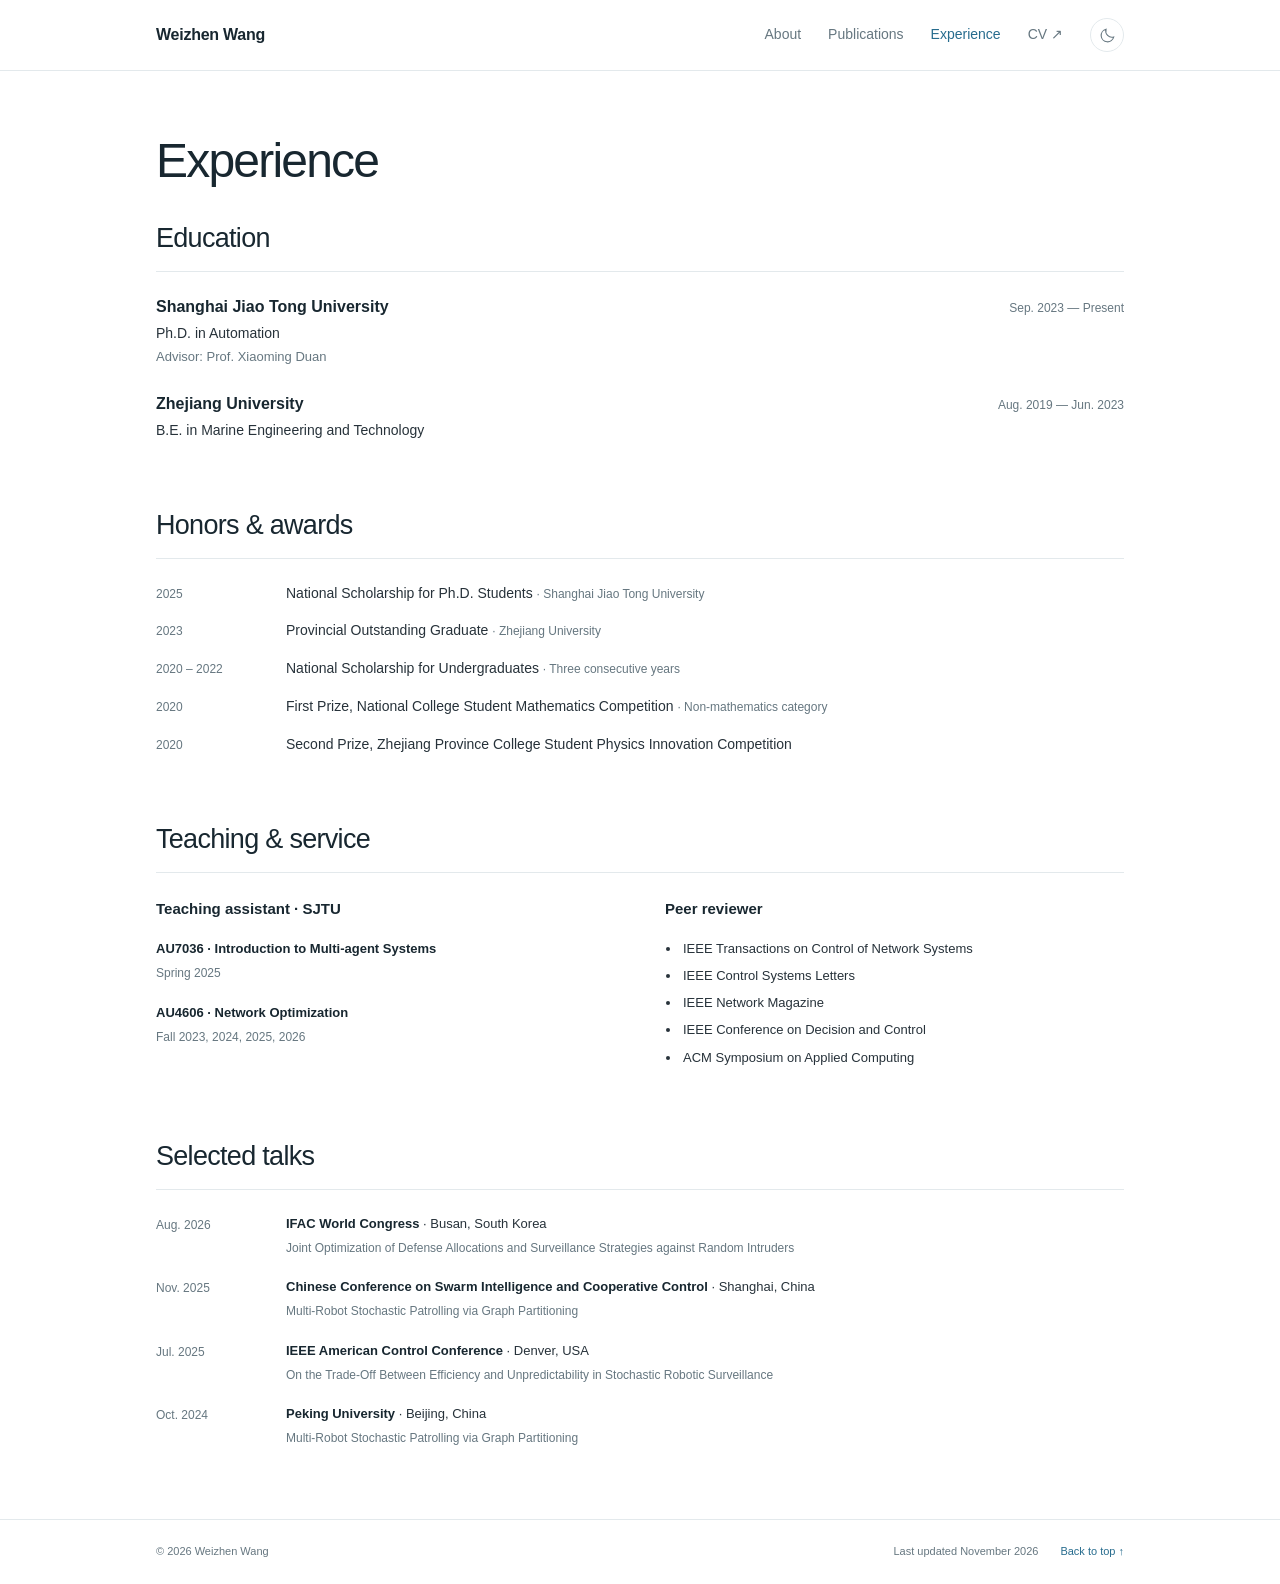
==== experience.html @ c40b4bc8 "Move experience to a separate page Keep About and Publications on the homepage. Move education, hono" ====
<!doctype html>
<html lang="en" data-theme="light">
<head>
  <meta charset="utf-8">
  <meta name="viewport" content="width=device-width, initial-scale=1">
  <meta name="description" content="Education, honors, teaching, academic service, and selected talks by Weizhen Wang at Shanghai Jiao Tong University.">
  <meta name="theme-color" content="#276c8e">
  <title>Experience | Weizhen Wang</title>
  <link rel="icon" type="image/svg+xml" href="assets/favicon.svg">
  <link rel="stylesheet" href="styles.css">
  <script>try { const t = localStorage.getItem('weizhen-theme'); if (t === 'dark' || t === 'light') document.documentElement.dataset.theme = t; } catch (_) {}</script>
  <script src="script.js" defer></script>
</head>
<body>
  <a class="skip-link" href="#main">Skip to content</a>
  <header class="site-header">
    <div class="shell header-inner">
      <a class="wordmark" href="index.html#about">Weizhen Wang<span class="sr-only"> — home</span></a>
      <div class="header-right">
        <nav class="nav-links" aria-label="Main navigation">
          <a href="index.html#about">About</a>
          <a href="index.html#publications">Publications</a>
          <a href="experience.html" aria-current="page">Experience</a>
          <a class="desktop-link" href="assets/CV.pdf" target="_blank" rel="noopener">CV ↗</a>
        </nav>
        <button class="theme-toggle" type="button" aria-label="Switch to dark theme" hidden>
          <svg class="moon" viewBox="0 0 24 24" fill="none" stroke="currentColor" stroke-width="1.6" aria-hidden="true"><path d="M20.8 14.1A8.8 8.8 0 0 1 9.9 3.2 9 9 0 1 0 20.8 14.1Z"/></svg>
          <svg class="sun" viewBox="0 0 24 24" fill="none" stroke="currentColor" stroke-width="1.6" aria-hidden="true"><circle cx="12" cy="12" r="4"/><path d="M12 2v2m0 16v2M2 12h2m16 0h2M5 5l1.5 1.5m11 11L19 19M5 19l1.5-1.5m11-11L19 5"/></svg>
        </button>
      </div>
    </div>
  </header>
  <main id="main" class="shell experience-page">
    <div class="page-heading" id="experience">
      <h1>Experience</h1>
    </div>
    <section id="education" class="section" aria-labelledby="education-title">
      <div class="section-heading"><h2 id="education-title">Education</h2></div>
      <div class="entry">
        <div><h3>Shanghai Jiao Tong University</h3><p>Ph.D. in Automation</p><p class="detail">Advisor: Prof. Xiaoming Duan</p></div>
        <time>Sep. 2023 — Present</time>
      </div>
      <div class="entry">
        <div><h3>Zhejiang University</h3><p>B.E. in Marine Engineering and Technology</p></div>
        <time>Aug. 2019 — Jun. 2023</time>
      </div>
    </section>
    <section class="section" aria-labelledby="honors-title">
      <div class="section-heading"><h2 id="honors-title">Honors &amp; awards</h2></div>
      <ul class="honor-list">
        <li><time>2025</time><div>National Scholarship for Ph.D. Students <small>· Shanghai Jiao Tong University</small></div></li>
        <li><time>2023</time><div>Provincial Outstanding Graduate <small>· Zhejiang University</small></div></li>
        <li><time>2020 – 2022</time><div>National Scholarship for Undergraduates <small>· Three consecutive years</small></div></li>
        <li><time>2020</time><div>First Prize, National College Student Mathematics Competition <small>· Non-mathematics category</small></div></li>
        <li><time>2020</time><div>Second Prize, Zhejiang Province College Student Physics Innovation Competition</div></li>
      </ul>
    </section>
    <section class="section" aria-labelledby="teaching-title">
      <div class="section-heading"><h2 id="teaching-title">Teaching &amp; service</h2></div>
      <div class="service-grid">
        <div>
          <h3 class="subheading">Teaching assistant · SJTU</h3>
          <div class="teaching-item"><strong>AU7036 · Introduction to Multi-agent Systems</strong><p>Spring 2025</p></div>
          <div class="teaching-item"><strong>AU4606 · Network Optimization</strong><p>Fall 2023, 2024, 2025, 2026</p></div>
        </div>
        <div>
          <h3 class="subheading">Peer reviewer</h3>
          <ul class="reviewer-list">
            <li>IEEE Transactions on Control of Network Systems</li>
            <li>IEEE Control Systems Letters</li>
            <li>IEEE Network Magazine</li>
            <li>IEEE Conference on Decision and Control</li>
            <li>ACM Symposium on Applied Computing</li>
          </ul>
        </div>
      </div>
    </section>
    <section class="section" aria-labelledby="talks-title">
      <div class="section-heading"><h2 id="talks-title">Selected talks</h2></div>
      <ul class="talk-list">
        <li><time>Aug. 2026</time><div><p><strong>IFAC World Congress</strong> · Busan, South Korea</p><p class="talk-title">Joint Optimization of Defense Allocations and Surveillance Strategies against Random Intruders</p></div></li>
        <li><time>Nov. 2025</time><div><p><strong>Chinese Conference on Swarm Intelligence and Cooperative Control</strong> · Shanghai, China</p><p class="talk-title">Multi-Robot Stochastic Patrolling via Graph Partitioning</p></div></li>
        <li><time>Jul. 2025</time><div><p><strong>IEEE American Control Conference</strong> · Denver, USA</p><p class="talk-title">On the Trade-Off Between Efficiency and Unpredictability in Stochastic Robotic Surveillance</p></div></li>
        <li><time>Oct. 2024</time><div><p><strong>Peking University</strong> · Beijing, China</p><p class="talk-title">Multi-Robot Stochastic Patrolling via Graph Partitioning</p></div></li>
      </ul>
    </section>
  </main>
  <footer class="site-footer"><div class="shell footer-inner"><span>© 2026 Weizhen Wang</span><div class="footer-meta"><span>Last updated November 2026</span><a href="#experience">Back to top ↑</a></div></div></footer>
</body>
</html>
---- styles.css ----
:root {
  color-scheme: light;
  --bg: #ffffff;
  --text: #27323a;
  --heading: #182730;
  --muted: #667780;
  --accent: #276c8e;
  --accent-hover: #154c68;
  --line: #e3e9ec;
  --soft: #f3f7f9;
  --badge: #e9f2f6;
  --nav-bg: rgba(255,255,255,.96);
}
html[data-theme="dark"] {
  color-scheme: dark;
  --bg: #172126;
  --text: #d7e0e5;
  --heading: #f0f4f6;
  --muted: #a2b2bb;
  --accent: #8bc4df;
  --accent-hover: #b5e0f3;
  --line: #34434b;
  --soft: #202e35;
  --badge: #253f4b;
  --nav-bg: rgba(23,33,38,.96);
}
* { box-sizing: border-box; }
html { scroll-behavior: smooth; scroll-padding-top: 90px; }
body { margin: 0; background: var(--bg); color: var(--text); font-family: -apple-system, BlinkMacSystemFont, "Segoe UI", Arial, sans-serif; font-size: 16px; line-height: 1.7; -webkit-font-smoothing: antialiased; }
a { color: var(--accent); text-decoration: none; text-underline-offset: 4px; }
a:hover { color: var(--accent-hover); text-decoration: underline; }
button, summary { -webkit-tap-highlight-color: transparent; }
button { font: inherit; }
button, a, summary { touch-action: manipulation; }
:focus-visible { outline: 2px solid var(--accent); outline-offset: 5px; border-radius: 2px; }
[hidden] { display: none !important; }
.shell { max-width: 1040px; margin: 0 auto; padding: 0 36px; }
.skip-link { position: absolute; top: -100px; left: 20px; padding: 8px 15px; background: var(--bg); z-index: 10; }
.skip-link:focus { top: 8px; }
.site-header { position: sticky; top: 0; background: var(--nav-bg); border-bottom: 1px solid var(--line); z-index: 5; }
.header-inner { min-height: 70px; display: flex; align-items: center; justify-content: space-between; gap: 24px; }
.wordmark { font-size: 16px; font-weight: 650; color: var(--heading); letter-spacing: -.25px; white-space: nowrap; }
.wordmark:hover { text-decoration: none; }
.header-right, .nav-links { display: flex; align-items: center; gap: 27px; }
.nav-links a { font-size: 14px; color: var(--muted); }
.nav-links a:hover, .nav-links a[aria-current="location"], .nav-links a[aria-current="page"] { color: var(--accent); text-decoration: none; }
.theme-toggle { display: inline-grid; place-items: center; width: 34px; height: 34px; padding: 7px; border: 1px solid var(--line); border-radius: 50%; background: transparent; color: var(--muted); cursor: pointer; }
.theme-toggle:hover { color: var(--accent); background: var(--soft); }
.theme-toggle svg { width: 17px; height: 17px; }
.sun { display: none; }
[data-theme="dark"] .sun { display: block; }
[data-theme="dark"] .moon { display: none; }
.intro { padding-top: 63px; display: grid; grid-template-columns: minmax(0, 1fr) 258px; gap: 64px; align-items: start; }
.eyebrow { color: var(--muted); font-size: 11px; font-weight: 650; text-transform: uppercase; letter-spacing: 1.9px; margin: 0 0 10px; }
h1 { font-size: clamp(36px, 4.5vw, 48px); line-height: 1.14; color: var(--heading); font-weight: 500; letter-spacing: -1.8px; margin: 0 0 10px; }
.position { color: var(--muted); margin: 0 0 26px; font-size: 15px; }
.bio p { margin: 0 0 17px; }
.bio strong { color: var(--heading); font-weight: 600; }
.contact-links { display: flex; flex-wrap: wrap; gap: 12px 22px; align-items: center; padding-top: 7px; }
.contact-links a { display: inline-flex; gap: 7px; align-items: center; font-size: 14px; }
.contact-links svg { height: 16px; width: 16px; }
.portrait { margin: 4px 0 0; }
.portrait img { width: 258px; height: 316px; object-fit: cover; object-position: 50% 50%; display: block; border-radius: 4px; background: var(--soft); }
.portrait figcaption { margin-top: 9px; font-size: 11px; letter-spacing: .2px; color: var(--muted); text-align: right; }
.interests { display: flex; gap: 10px 26px; flex-wrap: wrap; padding-top: 25px; margin-top: 27px; border-top: 1px solid var(--line); }
.interests span { color: var(--muted); font-size: 13px; }
.interests span::before { content: ""; width: 5px; height: 5px; display: inline-block; border-radius: 50%; background: #6896ab; margin: 0 9px 2px 0; }
.section { margin-top: 65px; scroll-margin-top: 20px; }
.page-heading { padding-top: 63px; }
.page-heading + .section { margin-top: 32px; }
.section-heading { display: flex; justify-content: space-between; gap: 20px; align-items: baseline; border-bottom: 1px solid var(--line); padding-bottom: 15px; margin-bottom: 23px; }
h2 { font-size: 27px; font-weight: 500; color: var(--heading); margin: 0; letter-spacing: -.7px; line-height: 1.3; }
.section-number { color: var(--muted); font-size: 12px; font-weight: 400; margin-left: 10px; letter-spacing: 0; vertical-align: middle; }
.section-note { color: var(--muted); font-size: 12px; margin: 0; }
.filters { display: flex; flex-wrap: wrap; gap: 7px; padding: 0; margin: 0 0 3px; }
.filter { border: 1px solid transparent; background: transparent; color: var(--muted); font-size: 12px; padding: 5px 12px; border-radius: 4px; cursor: pointer; line-height: 1.7; }
.filter:hover { color: var(--accent); background: var(--soft); }
.filter[aria-pressed="true"] { color: var(--accent); background: var(--badge); border-color: var(--badge); font-weight: 600; }
.publication { display: grid; grid-template-columns: 94px minmax(0,1fr); gap: 24px; padding: 31px 0 32px; border-bottom: 1px solid var(--line); }
.publication:last-child { border-bottom: 0; padding-bottom: 0; }
.pub-label { padding-top: 3px; }
.venue-badge { color: var(--accent); background: var(--badge); font-size: 11px; font-weight: 700; letter-spacing: .5px; text-align: center; padding: 4px 7px; display: block; width: 88px; border-radius: 3px; }
.pub-year { color: var(--muted); font-size: 12px; text-align: center; width: 88px; margin: 7px 0 0; }
.publication h3 { font-size: 17px; font-weight: 650; line-height: 1.5; letter-spacing: -.12px; margin: 0 0 6px; color: var(--heading); }
.publication h3 a { color: inherit; }
.publication h3 a:hover { color: var(--accent); }
.authors { font-size: 13px; margin: 0 0 4px; color: var(--muted); line-height: 1.75; }
.authors strong { font-weight: 600; color: var(--heading); }
.venue { font-size: 13px; line-height: 1.6; margin: 0; color: var(--muted); }
.summary { font-size: 14px; line-height: 1.8; margin: 13px 0 12px; }
.pub-actions { display: flex; align-items: center; gap: 17px; flex-wrap: wrap; }
.pub-actions a, .bib-toggle { font-size: 12px; color: var(--accent); font-weight: 550; }
.pub-actions a::after { content: " ↗"; font-size: 11px; }
.bib-toggle { border: none; padding: 0; cursor: pointer; background: none; line-height: 1.7; }
.bib-toggle:hover { text-decoration: underline; text-underline-offset: 4px; }
.bib-panel { margin-top: 14px; padding: 16px; border: 1px solid var(--line); border-radius: 4px; background: var(--soft); }
.bib-panel pre { white-space: pre-wrap; overflow-wrap: anywhere; margin: 0 0 12px; font: 11px/1.7 ui-monospace, SFMono-Regular, Consolas, monospace; }
.copy-citation { border: 1px solid var(--line); border-radius: 3px; background: var(--bg); color: var(--accent); padding: 4px 10px; font-size: 11px; cursor: pointer; }
.status-note { color: var(--muted); font-size: 12px; }
.entry { display: flex; justify-content: space-between; gap: 26px; margin: 0 0 24px; }
.entry:last-child { margin-bottom: 0; }
.entry h3 { font-size: 16px; color: var(--heading); font-weight: 600; line-height: 1.5; margin: 0 0 3px; }
.entry p { font-size: 14px; margin: 0; }
.entry .detail { color: var(--muted); font-size: 13px; }
.entry time { flex: 0 0 auto; font-size: 12px; color: var(--muted); padding-top: 3px; }
.honor-list { padding: 0; margin: 0; list-style: none; }
.honor-list li { display: grid; grid-template-columns: 115px 1fr; gap: 15px; font-size: 14px; margin: 0 0 14px; }
.honor-list time { color: var(--muted); font-size: 12px; padding-top: 2px; }
.honor-list small { color: var(--muted); font-size: 12px; }
.service-grid { display: grid; grid-template-columns: 1fr 1fr; gap: 50px; }
.subheading { font-size: 15px; font-weight: 600; color: var(--heading); margin: 0 0 17px; }
.teaching-item { font-size: 13px; margin-bottom: 18px; }
.teaching-item strong { color: var(--heading); font-weight: 550; }
.teaching-item p { margin: 3px 0 0; color: var(--muted); font-size: 12px; }
.reviewer-list { font-size: 13px; padding-left: 16px; margin: 0; }
.reviewer-list li { margin-bottom: 5px; padding-left: 2px; }
.talk-list { list-style: none; margin: 0; padding: 0; }
.talk-list li { display: grid; grid-template-columns: 115px 1fr; gap: 15px; margin-bottom: 18px; }
.talk-list time { color: var(--muted); font-size: 12px; padding-top: 2px; }
.talk-list p { margin: 0; font-size: 13px; }
.talk-list strong { color: var(--heading); font-weight: 550; }
.talk-list .talk-title { color: var(--muted); font-size: 12px; margin-top: 3px; }
.site-footer { border-top: 1px solid var(--line); margin-top: 70px; }
.footer-inner { padding-top: 22px; padding-bottom: 24px; display: flex; align-items: center; justify-content: space-between; gap: 20px; font-size: 11px; color: var(--muted); }
.footer-meta { display: flex; gap: 22px; align-items: center; }
.sr-only { position: absolute; width: 1px; height: 1px; padding: 0; margin: -1px; overflow: hidden; clip: rect(0,0,0,0); white-space: nowrap; border: 0; }
@media (max-width: 800px) {
  .shell { padding-left: 28px; padding-right: 28px; }
  .intro { grid-template-columns: minmax(0,1fr) 205px; gap: 34px; padding-top: 45px; }
  .portrait img { width: 205px; height: 275px; }
  .header-right, .nav-links { gap: 18px; }
  .bio { font-size: 15px; }
}
@media (max-width: 600px) {
  html { scroll-padding-top: 110px; }
  body { font-size: 15px; }
  .shell { padding-left: 22px; padding-right: 22px; }
  .header-inner { min-height: 61px; flex-wrap: wrap; gap: 8px; padding-top: 12px; padding-bottom: 10px; }
  .wordmark { font-size: 14px; }
  .nav-links { order: 3; width: 100%; gap: 24px; }
  .nav-links a { font-size: 12px; }
  .nav-links .desktop-link { display: none; }
  .header-right { display: contents; }
  .theme-toggle { width: 29px; height: 29px; padding: 6px; margin-left: auto; }
  .page-heading { padding-top: 35px; }
  .intro { display: flex; flex-direction: column; gap: 26px; padding-top: 35px; }
  h1 { font-size: 39px; }
  .position { margin-bottom: 20px; }
  .portrait { width: 100%; margin-top: 0; }
  .portrait img { width: 100%; height: auto; max-height: 330px; aspect-ratio: 1.3; object-position: 50% 50%; }
  .portrait figcaption { margin-top: 5px; }
  .interests { margin-top: 21px; padding-top: 17px; gap: 8px 19px; }
  .interests span { font-size: 12px; }
  .section { margin-top: 43px; }
  h2 { font-size: 25px; }
  .section-heading { margin-bottom: 18px; }
  .section-note { max-width: 130px; text-align: right; font-size: 11px; }
  .publication { grid-template-columns: 1fr; gap: 13px; padding: 26px 0; }
  .pub-label { display: flex; align-items: center; gap: 10px; padding: 0; }
  .venue-badge { display: inline-block; width: auto; min-width: 63px; padding: 2px 9px; }
  .pub-year { width: auto; margin: 0; }
  .publication h3 { font-size: 16px; }
  .summary { font-size: 13px; }
  .filters { gap: 3px; }
  .filter { padding-left: 10px; padding-right: 10px; }
  .entry { flex-direction: column; gap: 4px; }
  .entry time { order: -1; }
  .honor-list li, .talk-list li { grid-template-columns: 82px 1fr; gap: 12px; }
  .service-grid { grid-template-columns: 1fr; gap: 23px; }
  .site-footer { margin-top: 45px; }
  .footer-inner { align-items: flex-start; font-size: 10px; }
  .footer-meta { gap: 7px; align-items: flex-end; flex-direction: column; }
}
@media (prefers-reduced-motion: reduce) { html { scroll-behavior: auto; } }
@media print {
  .site-header, .filters, .theme-toggle, .bib-toggle, .bib-panel, .skip-link { display: none !important; }
  .shell { max-width: none; padding: 0; }
  body { color: #222; background: white; font-size: 11pt; }
  .intro { padding-top: 0; }
  .section { margin-top: 28px; }
  .publication { break-inside: avoid; }
  .publication[hidden] { display: grid !important; }
}
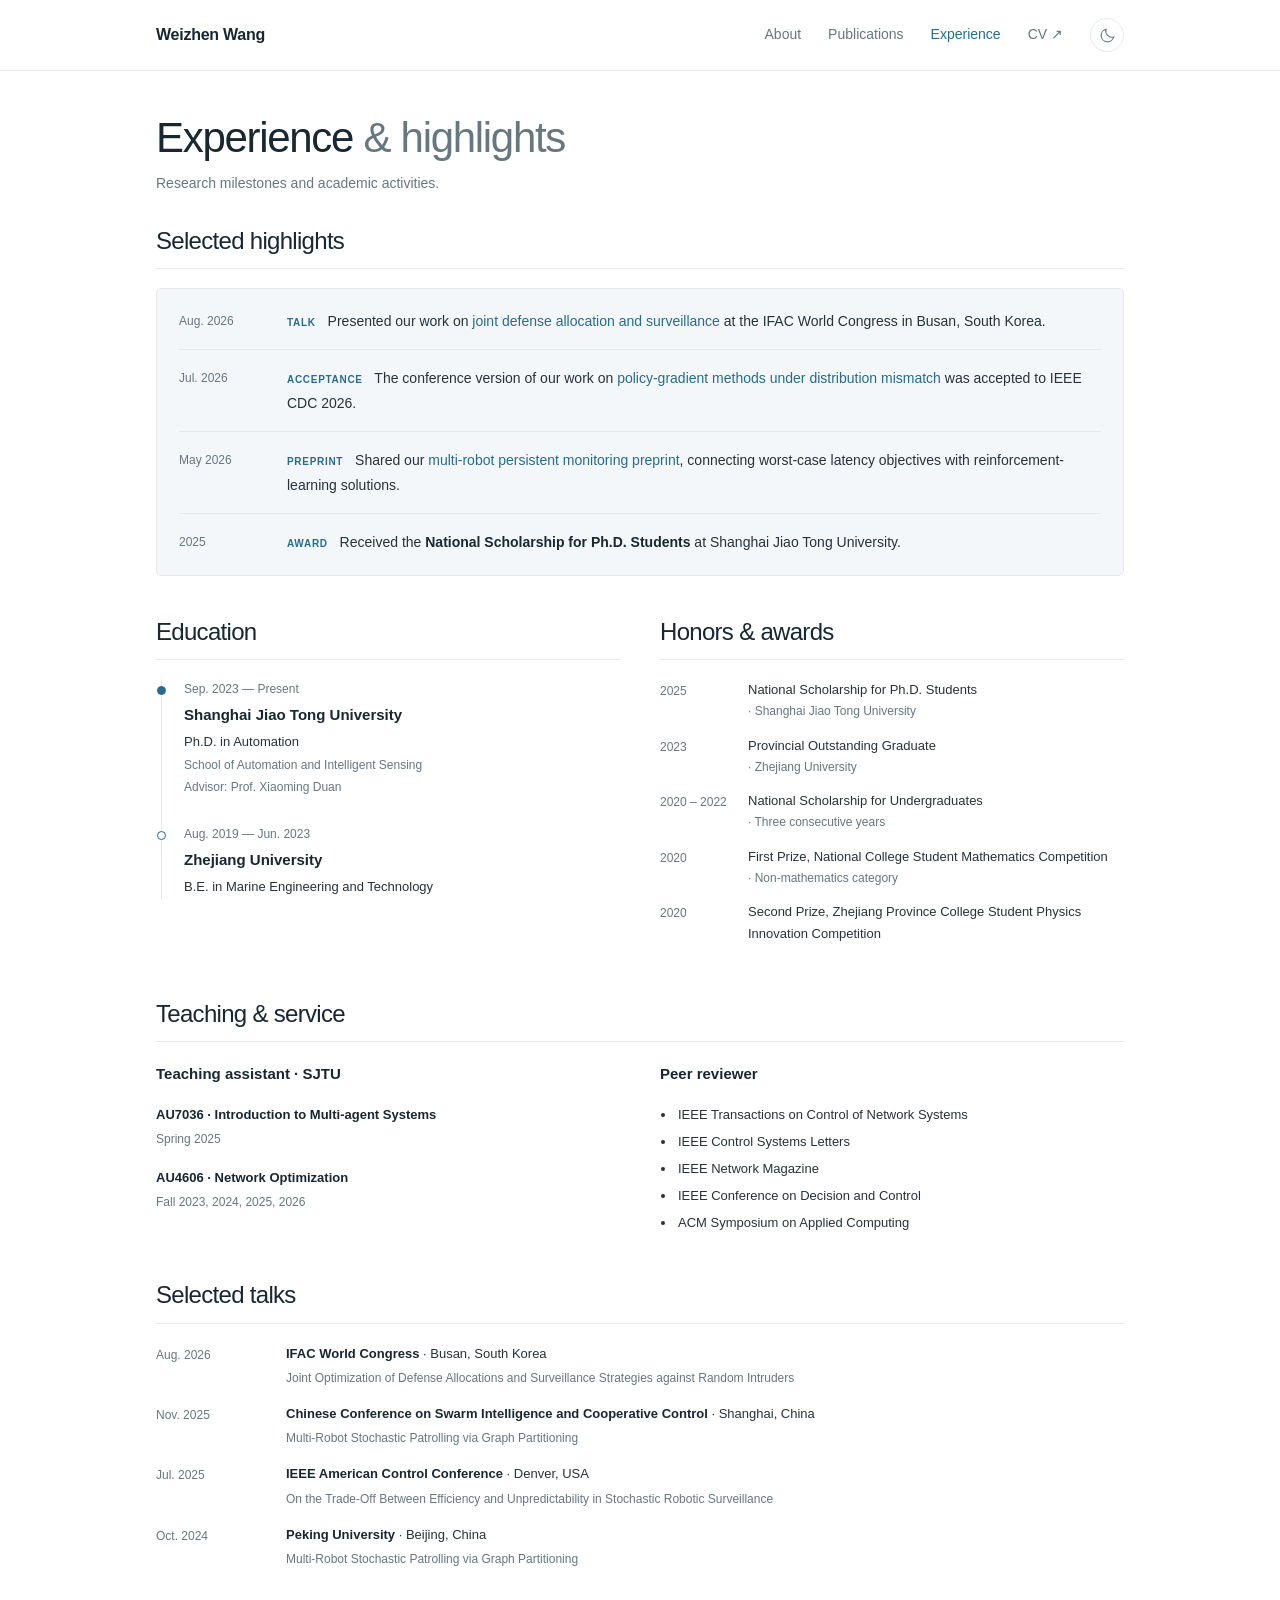
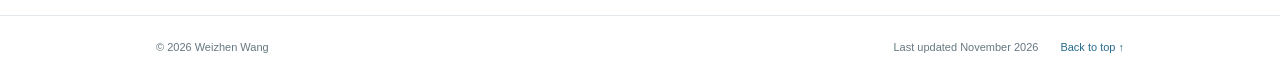
==== commit bc4b772f: "Add research highlights and an education timeline Add four dated highlights, retain all existing exp" ====
--- a/experience.html
+++ b/experience.html
@@ -3,13 +3,13 @@
 <head>
   <meta charset="utf-8">
   <meta name="viewport" content="width=device-width, initial-scale=1">
-  <meta name="description" content="Education, honors, teaching, academic service, and selected talks by Weizhen Wang at Shanghai Jiao Tong University.">
+  <meta name="description" content="Research highlights, education, honors, teaching, academic service, and selected talks by Weizhen Wang at Shanghai Jiao Tong University.">
   <meta name="theme-color" content="#276c8e">
-  <title>Experience | Weizhen Wang</title>
+  <title>Experience &amp; Highlights | Weizhen Wang</title>
   <link rel="icon" type="image/svg+xml" href="assets/favicon.svg">
-  <link rel="stylesheet" href="styles.css">
+  <link rel="stylesheet" href="styles.css?v=20261107">
   <script>try { const t = localStorage.getItem('weizhen-theme'); if (t === 'dark' || t === 'light') document.documentElement.dataset.theme = t; } catch (_) {}</script>
-  <script src="script.js" defer></script>
+  <script src="script.js?v=20261107" defer></script>
 </head>
 <body>
   <a class="skip-link" href="#main">Skip to content</a>
@@ -32,20 +32,50 @@
   </header>
   <main id="main" class="shell experience-page">
     <div class="page-heading" id="experience">
-      <h1>Experience</h1>
+      <h1>Experience <span>&amp; highlights</span></h1>
+      <p>Research milestones and academic activities.</p>
     </div>
+    <!-- HIGHLIGHTS: dates refer to the event, acceptance, or first preprint release. -->
+    <section id="highlights" class="section highlights-section" aria-labelledby="highlights-title">
+      <div class="section-heading"><h2 id="highlights-title">Selected highlights</h2></div>
+      <ul class="highlight-list">
+        <li>
+          <time datetime="2026-08">Aug. 2026</time>
+          <p><span class="highlight-kind">Talk</span> Presented our work on <a href="index.html#defense-allocation">joint defense allocation and surveillance</a> at the IFAC World Congress in Busan, South Korea.</p>
+        </li>
+        <li>
+          <time datetime="2026-07">Jul. 2026</time>
+          <p><span class="highlight-kind">Acceptance</span> The conference version of our work on <a href="index.html#policy-gradient">policy-gradient methods under distribution mismatch</a> was accepted to IEEE CDC 2026.</p>
+        </li>
+        <li>
+          <time datetime="2026-05">May 2026</time>
+          <p><span class="highlight-kind">Preprint</span> Shared our <a href="index.html#persistent-monitoring">multi-robot persistent monitoring preprint</a>, connecting worst-case latency objectives with reinforcement-learning solutions.</p>
+        </li>
+        <li>
+          <time datetime="2025">2025</time>
+          <p><span class="highlight-kind">Award</span> Received the <strong>National Scholarship for Ph.D. Students</strong> at Shanghai Jiao Tong University.</p>
+        </li>
+      </ul>
+    </section>
+    <div class="experience-overview">
     <section id="education" class="section" aria-labelledby="education-title">
       <div class="section-heading"><h2 id="education-title">Education</h2></div>
-      <div class="entry">
-        <div><h3>Shanghai Jiao Tong University</h3><p>Ph.D. in Automation</p><p class="detail">Advisor: Prof. Xiaoming Duan</p></div>
-        <time>Sep. 2023 — Present</time>
-      </div>
-      <div class="entry">
-        <div><h3>Zhejiang University</h3><p>B.E. in Marine Engineering and Technology</p></div>
-        <time>Aug. 2019 — Jun. 2023</time>
-      </div>
+      <ol class="education-timeline">
+        <li>
+          <p class="timeline-date"><time datetime="2023-09">Sep. 2023</time> — Present</p>
+          <h3>Shanghai Jiao Tong University</h3>
+          <p>Ph.D. in Automation</p>
+          <p class="detail">School of Automation and Intelligent Sensing</p>
+          <p class="detail">Advisor: Prof. Xiaoming Duan</p>
+        </li>
+        <li>
+          <p class="timeline-date"><time datetime="2019-08">Aug. 2019</time> — <time datetime="2023-06">Jun. 2023</time></p>
+          <h3>Zhejiang University</h3>
+          <p>B.E. in Marine Engineering and Technology</p>
+        </li>
+      </ol>
     </section>
-    <section class="section" aria-labelledby="honors-title">
+    <section id="honors" class="section" aria-labelledby="honors-title">
       <div class="section-heading"><h2 id="honors-title">Honors &amp; awards</h2></div>
       <ul class="honor-list">
         <li><time>2025</time><div>National Scholarship for Ph.D. Students <small>· Shanghai Jiao Tong University</small></div></li>
@@ -55,7 +85,8 @@
         <li><time>2020</time><div>Second Prize, Zhejiang Province College Student Physics Innovation Competition</div></li>
       </ul>
     </section>
-    <section class="section" aria-labelledby="teaching-title">
+    </div>
+    <section id="teaching" class="section" aria-labelledby="teaching-title">
       <div class="section-heading"><h2 id="teaching-title">Teaching &amp; service</h2></div>
       <div class="service-grid">
         <div>
@@ -75,7 +106,7 @@
         </div>
       </div>
     </section>
-    <section class="section" aria-labelledby="talks-title">
+    <section id="talks" class="section" aria-labelledby="talks-title">
       <div class="section-heading"><h2 id="talks-title">Selected talks</h2></div>
       <ul class="talk-list">
         <li><time>Aug. 2026</time><div><p><strong>IFAC World Congress</strong> · Busan, South Korea</p><p class="talk-title">Joint Optimization of Defense Allocations and Surveillance Strategies against Random Intruders</p></div></li>
--- a/styles.css
+++ b/styles.css
@@ -120,7 +120,37 @@
 .talk-list p { margin: 0; font-size: 13px; }
 .talk-list strong { color: var(--heading); font-weight: 550; }
 .talk-list .talk-title { color: var(--muted); font-size: 12px; margin-top: 3px; }
+.experience-page .page-heading { padding-top: 43px; }
+.experience-page .page-heading h1 { font-size: clamp(32px, 4.2vw, 42px); letter-spacing: -1.3px; }
+.experience-page .page-heading h1 span { color: var(--muted); }
+.experience-page .page-heading > p { color: var(--muted); font-size: 14px; margin: 9px 0 0; }
+.experience-page .section { margin-top: 40px; }
+.experience-page .section-heading { margin-bottom: 19px; padding-bottom: 12px; }
+.experience-page h2 { font-size: 24px; }
+.experience-page .highlights-section { margin-top: 29px; }
+.highlight-list { list-style: none; padding: 4px 22px; margin: 0; border: 1px solid var(--line); border-radius: 6px; background: var(--soft); }
+.highlight-list li { display: grid; grid-template-columns: 88px minmax(0, 1fr); gap: 20px; padding: 16px 0; }
+.highlight-list li + li { border-top: 1px solid var(--line); }
+.highlight-list time { font-size: 12px; color: var(--muted); padding-top: 2px; }
+.highlight-list p { margin: 0; font-size: 14px; line-height: 1.75; }
+.highlight-list strong { color: var(--heading); font-weight: 550; }
+.highlight-kind { font-size: 10px; font-weight: 700; letter-spacing: .7px; text-transform: uppercase; color: var(--accent); margin-right: 8px; }
+.experience-overview { display: grid; grid-template-columns: 1fr 1fr; gap: 40px; align-items: start; }
+.education-timeline { list-style: none; margin: 0 0 0 5px; padding: 0; }
+.education-timeline li { position: relative; border-left: 1px solid var(--line); padding: 0 0 26px 22px; }
+.education-timeline li:last-child { padding-bottom: 2px; }
+.education-timeline li::before { content: ""; position: absolute; left: -5px; top: 7px; width: 7px; height: 7px; border: 1px solid var(--accent); border-radius: 50%; background: var(--bg); }
+.education-timeline li:first-child::before { background: var(--accent); }
+.education-timeline h3 { color: var(--heading); font-size: 15px; font-weight: 600; line-height: 1.5; margin: 4px 0; }
+.education-timeline p { font-size: 13px; margin: 2px 0 0; }
+.education-timeline .timeline-date { font-size: 12px; color: var(--muted); margin: 0 0 5px; }
+.education-timeline .detail { color: var(--muted); font-size: 12px; }
+.experience-overview .honor-list li { grid-template-columns: 76px minmax(0, 1fr); gap: 12px; font-size: 13px; margin-bottom: 13px; }
+.experience-overview .honor-list small { display: block; }
+.experience-page .service-grid { gap: 40px; }
+.experience-page .talk-list li { margin-bottom: 15px; }
 .site-footer { border-top: 1px solid var(--line); margin-top: 70px; }
+body:has(.experience-page) .site-footer { margin-top: 46px; }
 .footer-inner { padding-top: 22px; padding-bottom: 24px; display: flex; align-items: center; justify-content: space-between; gap: 20px; font-size: 11px; color: var(--muted); }
 .footer-meta { display: flex; gap: 22px; align-items: center; }
 .sr-only { position: absolute; width: 1px; height: 1px; padding: 0; margin: -1px; overflow: hidden; clip: rect(0,0,0,0); white-space: nowrap; border: 0; }
@@ -130,6 +160,7 @@
   .portrait img { width: 205px; height: 275px; }
   .header-right, .nav-links { gap: 18px; }
   .bio { font-size: 15px; }
+  .experience-overview { grid-template-columns: 1fr; gap: 0; }
 }
 @media (max-width: 600px) {
   html { scroll-padding-top: 110px; }
@@ -143,6 +174,14 @@
   .header-right { display: contents; }
   .theme-toggle { width: 29px; height: 29px; padding: 6px; margin-left: auto; }
   .page-heading { padding-top: 35px; }
+  .experience-page .page-heading { padding-top: 31px; }
+  .experience-page .section { margin-top: 31px; }
+  .experience-page .highlights-section { margin-top: 25px; }
+  .highlight-list { padding: 2px 16px; }
+  .highlight-list li { grid-template-columns: 1fr; gap: 5px; padding: 14px 0; }
+  .highlight-list time { padding: 0; }
+  .highlight-list p { font-size: 13px; }
+  .experience-page .service-grid { gap: 23px; }
   .intro { display: flex; flex-direction: column; gap: 26px; padding-top: 35px; }
   h1 { font-size: 39px; }
   .position { margin-bottom: 20px; }
@@ -180,4 +219,6 @@
   .section { margin-top: 28px; }
   .publication { break-inside: avoid; }
   .publication[hidden] { display: grid !important; }
-}
+  .experience-overview { grid-template-columns: 1fr 1fr; gap: 25px; }
+  .highlight-list li, .education-timeline li { break-inside: avoid; }
+}
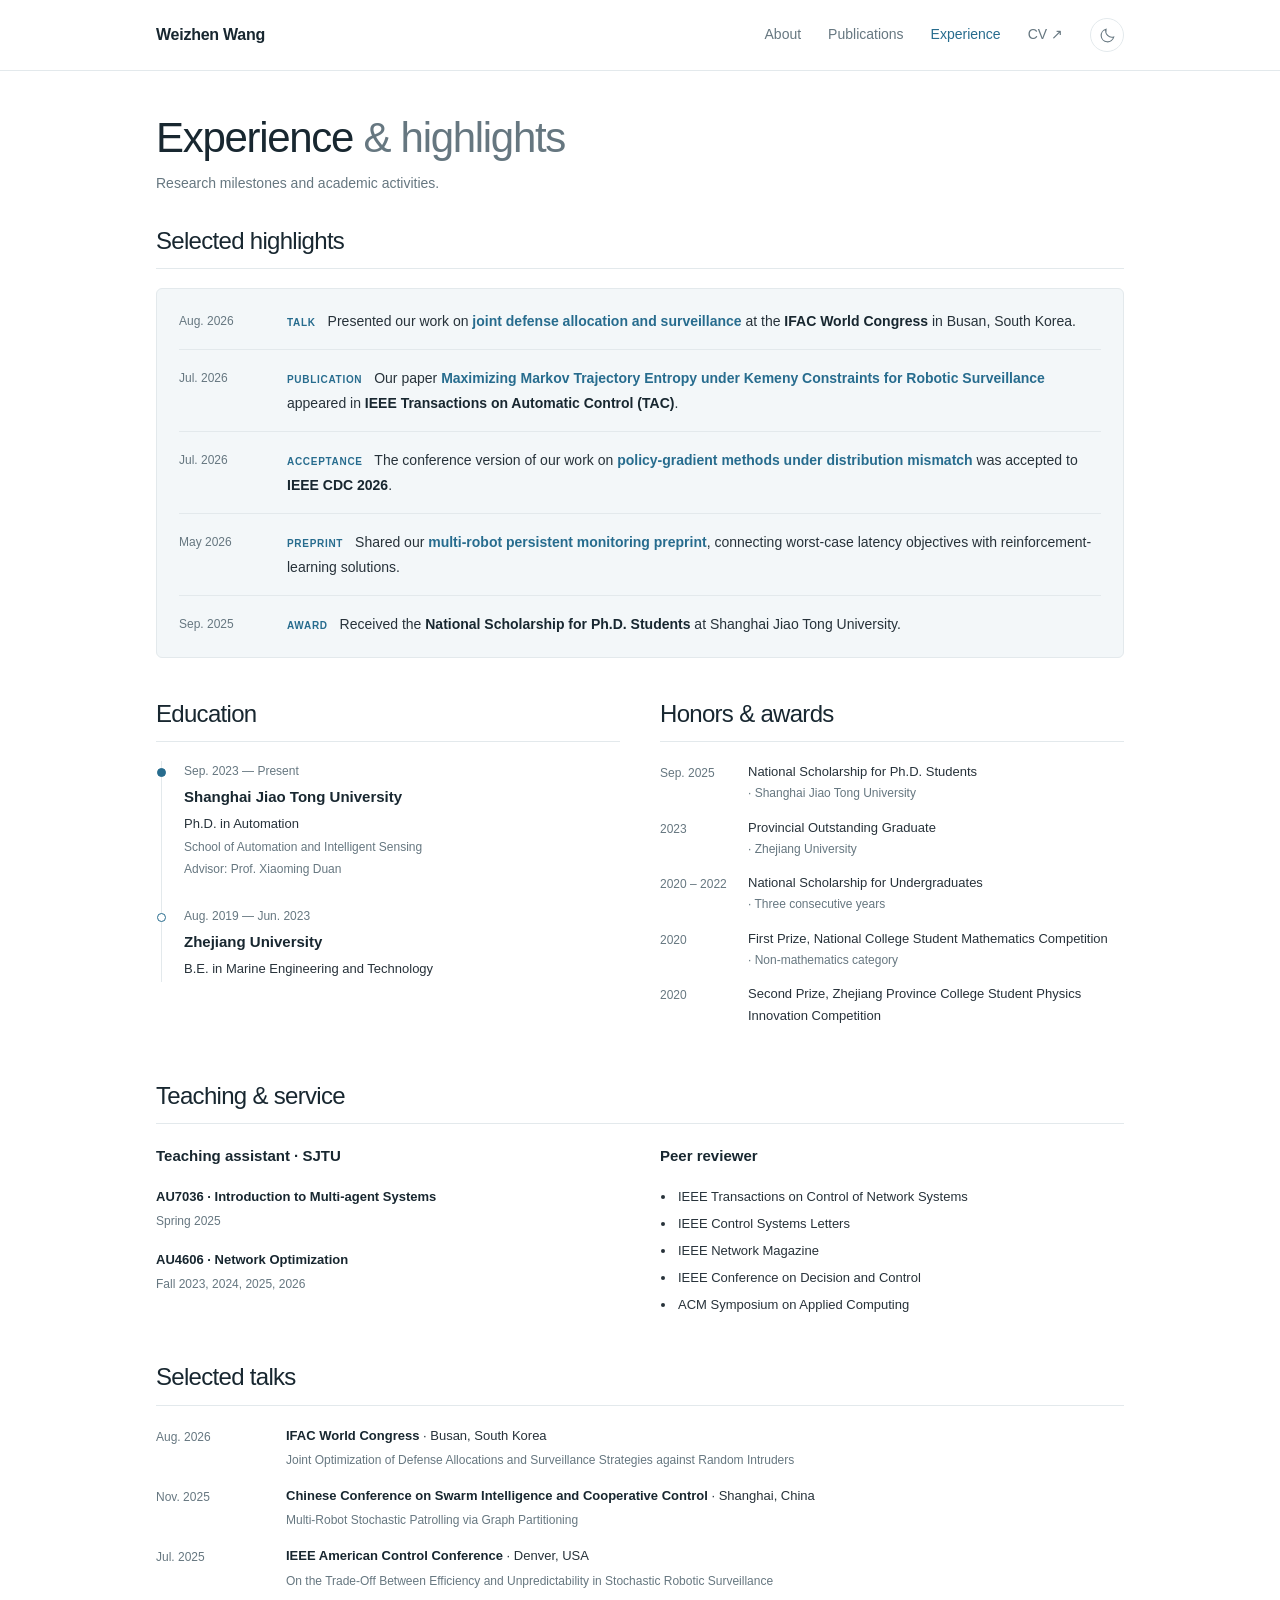
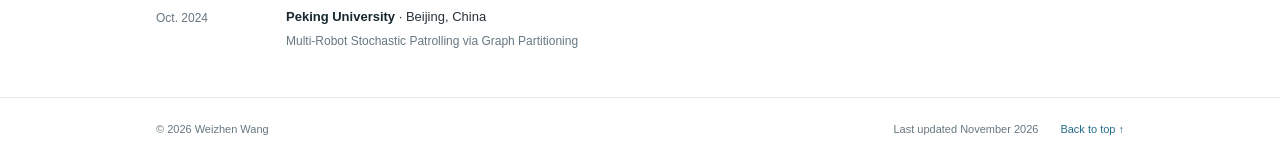
==== commit 58bda224: "Add TAC publication and refine highlight emphasis Add the July 2026 TAC publication, set the Ph.D. N" ====
--- a/experience.html
+++ b/experience.html
@@ -41,18 +41,22 @@
       <ul class="highlight-list">
         <li>
           <time datetime="2026-08">Aug. 2026</time>
-          <p><span class="highlight-kind">Talk</span> Presented our work on <a href="index.html#defense-allocation">joint defense allocation and surveillance</a> at the IFAC World Congress in Busan, South Korea.</p>
+          <p><span class="highlight-kind">Talk</span> Presented our work on <strong><a href="index.html#defense-allocation">joint defense allocation and surveillance</a></strong> at the <strong>IFAC World Congress</strong> in Busan, South Korea.</p>
         </li>
         <li>
           <time datetime="2026-07">Jul. 2026</time>
-          <p><span class="highlight-kind">Acceptance</span> The conference version of our work on <a href="index.html#policy-gradient">policy-gradient methods under distribution mismatch</a> was accepted to IEEE CDC 2026.</p>
+          <p><span class="highlight-kind">Publication</span> Our paper <strong><a href="index.html#trajectory-entropy">Maximizing Markov Trajectory Entropy under Kemeny Constraints for Robotic Surveillance</a></strong> appeared in <strong>IEEE Transactions on Automatic Control (TAC)</strong>.</p>
+        </li>
+        <li>
+          <time datetime="2026-07">Jul. 2026</time>
+          <p><span class="highlight-kind">Acceptance</span> The conference version of our work on <strong><a href="index.html#policy-gradient">policy-gradient methods under distribution mismatch</a></strong> was accepted to <strong>IEEE CDC 2026</strong>.</p>
         </li>
         <li>
           <time datetime="2026-05">May 2026</time>
-          <p><span class="highlight-kind">Preprint</span> Shared our <a href="index.html#persistent-monitoring">multi-robot persistent monitoring preprint</a>, connecting worst-case latency objectives with reinforcement-learning solutions.</p>
+          <p><span class="highlight-kind">Preprint</span> Shared our <strong><a href="index.html#persistent-monitoring">multi-robot persistent monitoring preprint</a></strong>, connecting worst-case latency objectives with reinforcement-learning solutions.</p>
         </li>
         <li>
-          <time datetime="2025">2025</time>
+          <time datetime="2025-09">Sep. 2025</time>
           <p><span class="highlight-kind">Award</span> Received the <strong>National Scholarship for Ph.D. Students</strong> at Shanghai Jiao Tong University.</p>
         </li>
       </ul>
@@ -78,7 +82,7 @@
     <section id="honors" class="section" aria-labelledby="honors-title">
       <div class="section-heading"><h2 id="honors-title">Honors &amp; awards</h2></div>
       <ul class="honor-list">
-        <li><time>2025</time><div>National Scholarship for Ph.D. Students <small>· Shanghai Jiao Tong University</small></div></li>
+        <li><time datetime="2025-09">Sep. 2025</time><div>National Scholarship for Ph.D. Students <small>· Shanghai Jiao Tong University</small></div></li>
         <li><time>2023</time><div>Provincial Outstanding Graduate <small>· Zhejiang University</small></div></li>
         <li><time>2020 – 2022</time><div>National Scholarship for Undergraduates <small>· Three consecutive years</small></div></li>
         <li><time>2020</time><div>First Prize, National College Student Mathematics Competition <small>· Non-mathematics category</small></div></li>
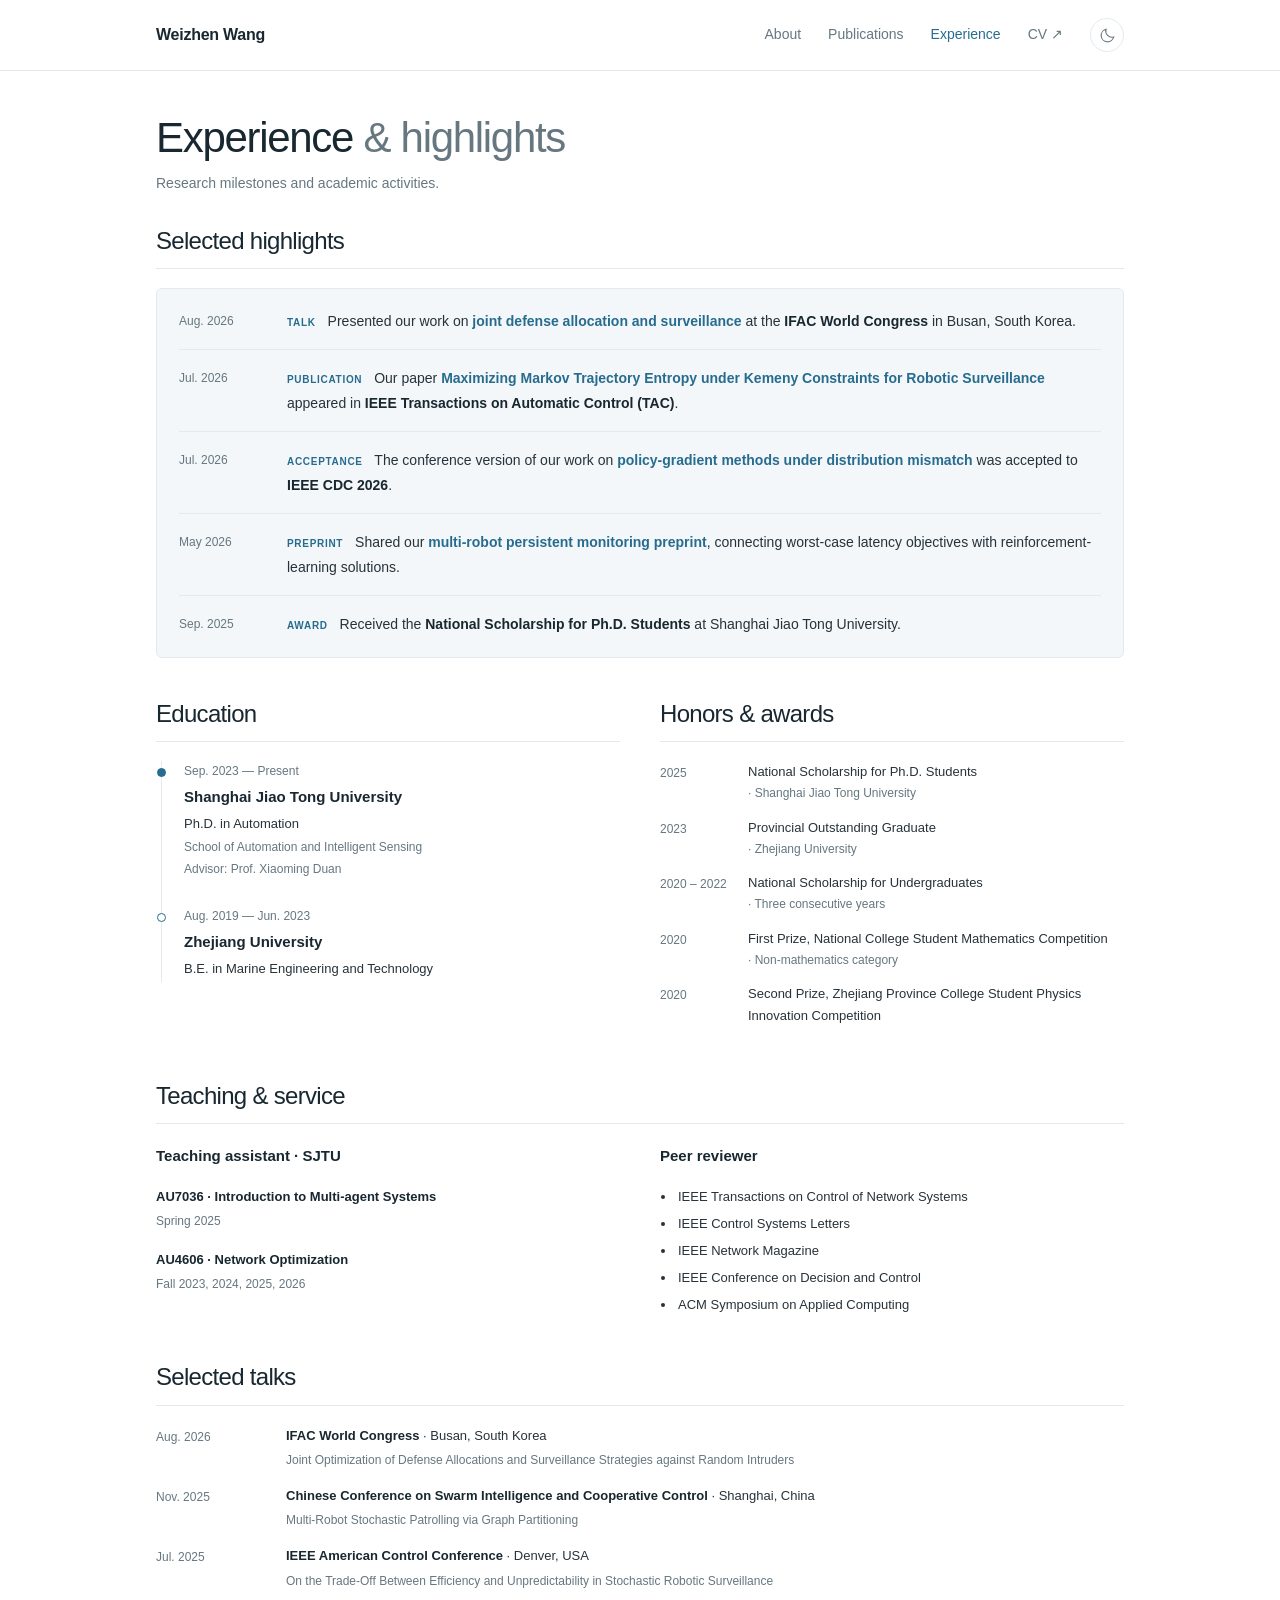
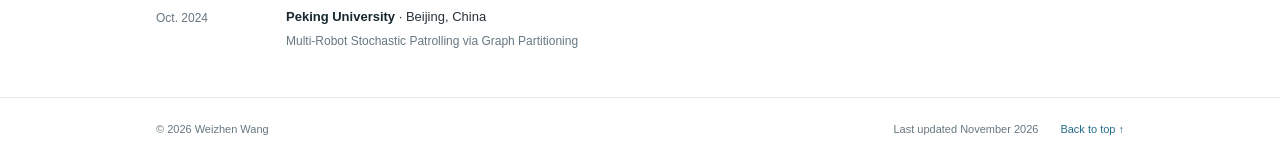
==== commit d3e92ffa: "Keep the award month only in Highlights Restore the Honors & awards list to year-only 2025. Retain S" ====
--- a/experience.html
+++ b/experience.html
@@ -82,7 +82,7 @@
     <section id="honors" class="section" aria-labelledby="honors-title">
       <div class="section-heading"><h2 id="honors-title">Honors &amp; awards</h2></div>
       <ul class="honor-list">
-        <li><time datetime="2025-09">Sep. 2025</time><div>National Scholarship for Ph.D. Students <small>· Shanghai Jiao Tong University</small></div></li>
+        <li><time>2025</time><div>National Scholarship for Ph.D. Students <small>· Shanghai Jiao Tong University</small></div></li>
         <li><time>2023</time><div>Provincial Outstanding Graduate <small>· Zhejiang University</small></div></li>
         <li><time>2020 – 2022</time><div>National Scholarship for Undergraduates <small>· Three consecutive years</small></div></li>
         <li><time>2020</time><div>First Prize, National College Student Mathematics Competition <small>· Non-mathematics category</small></div></li>
